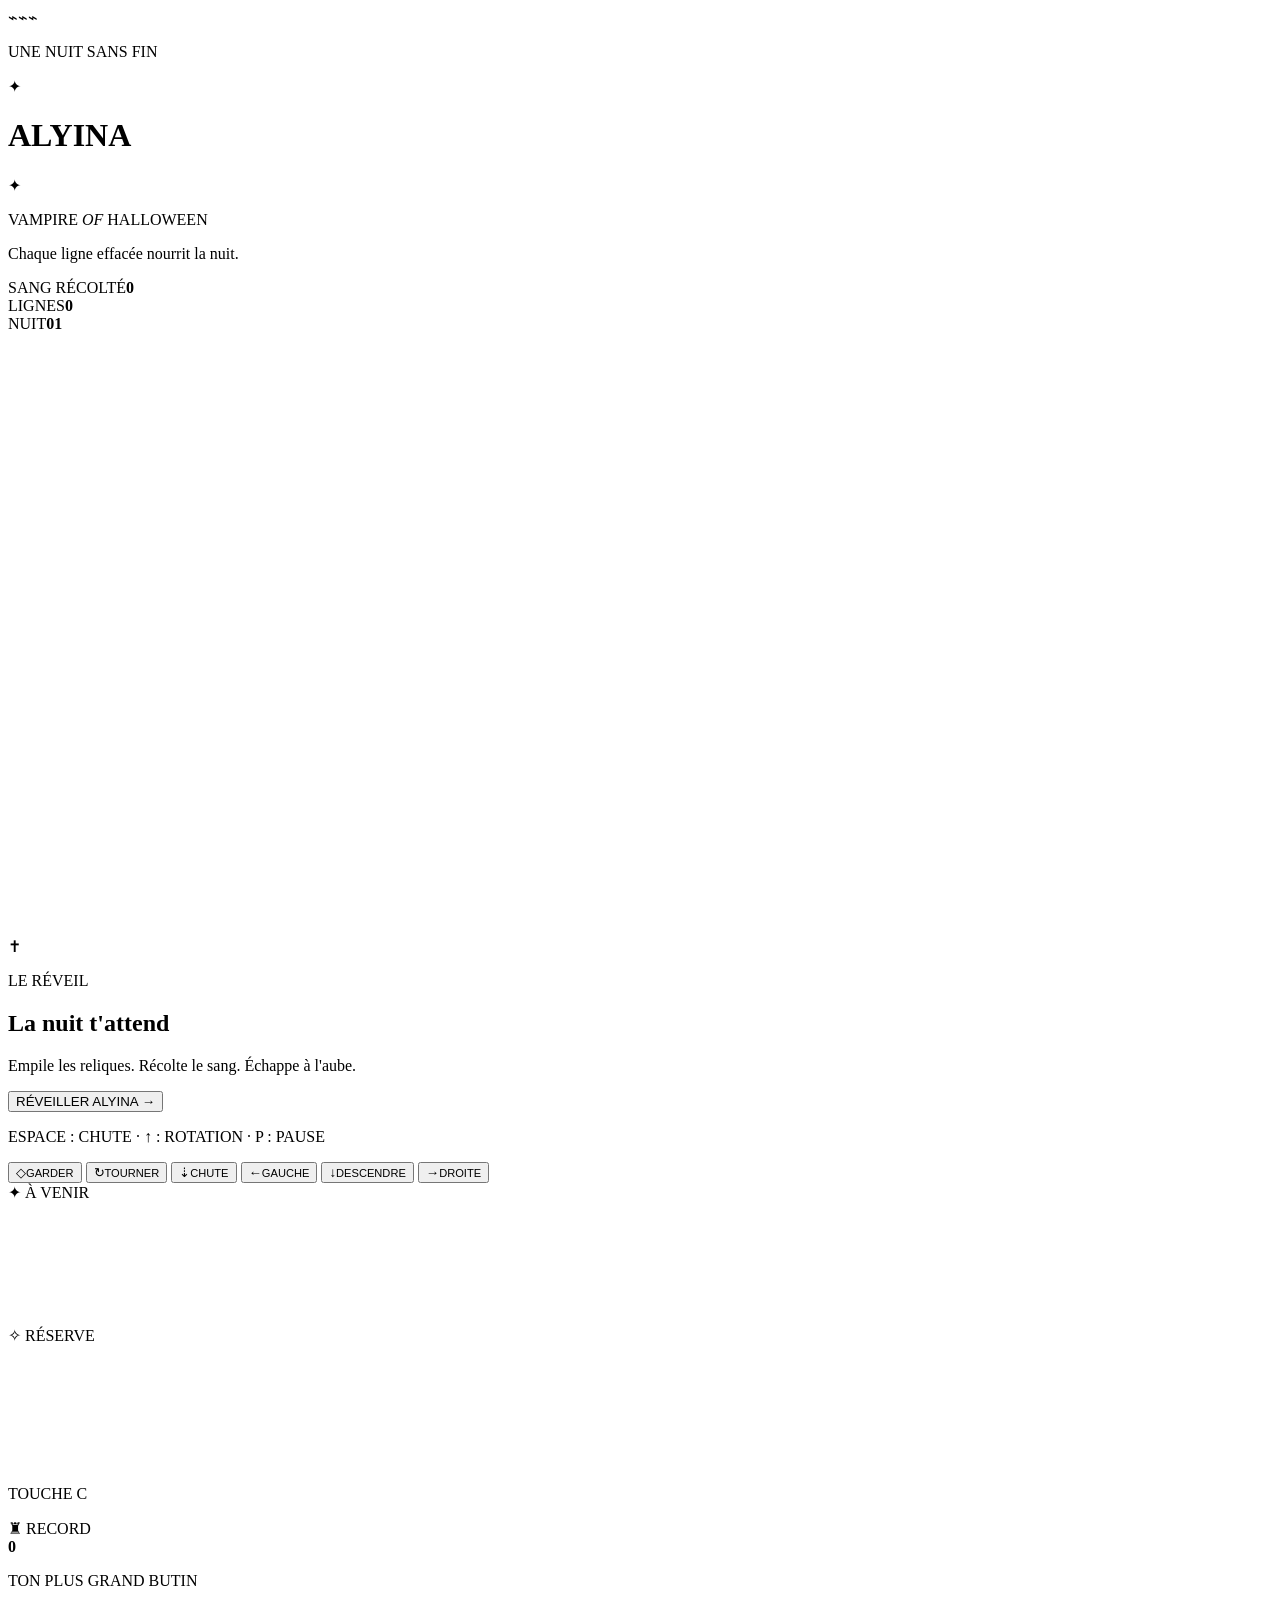
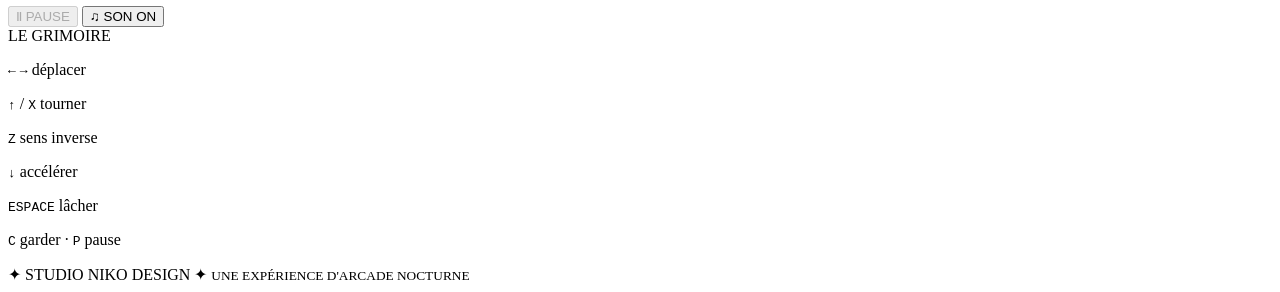
==== alyina-vampire-of-halloween/index.html @ f2a62dbe "feat(alyina): add accessible Halloween arcade layout" ====
<!doctype html>
<html lang="fr">
<head>
  <meta charset="utf-8">
  <meta name="viewport" content="width=device-width, initial-scale=1, viewport-fit=cover">
  <meta name="theme-color" content="#10051d">
  <meta name="description" content="Alyina: Vampire of Halloween — jeu de blocs d'arcade gothique, jouable sur ordinateur et mobile.">
  <title>Alyina — Vampire of Halloween</title>
  <link rel="preconnect" href="https://fonts.googleapis.com">
  <link rel="preconnect" href="https://fonts.gstatic.com" crossorigin>
  <link href="https://fonts.googleapis.com/css2?family=Cinzel:wght@500;700;900&family=Creepster&family=DM+Sans:wght@400;500;600;700;800&display=swap" rel="stylesheet">
  <link rel="stylesheet" href="./styles.css">
  <script src="./game.js" defer></script>
</head>
<body>
  <div class="sky" aria-hidden="true"><span class="moon"></span><span class="bat bat-one">⌁</span><span class="bat bat-two">⌁</span><span class="bat bat-three">⌁</span></div>
  <div class="page">
    <header class="hero">
      <p class="eyebrow"><span class="line"></span> UNE NUIT SANS FIN <span class="line"></span></p>
      <div class="title-line"><span class="fang" aria-hidden="true">✦</span><h1>ALYINA</h1><span class="fang" aria-hidden="true">✦</span></div>
      <p class="subtitle">VAMPIRE <em>OF</em> HALLOWEEN</p>
      <p class="tagline">Chaque ligne effacée nourrit la nuit.</p>
    </header>
    <main class="game-shell">
      <section class="play-column" aria-label="Terrain de jeu">
        <div class="stats">
          <div class="stat"><span>SANG RÉCOLTÉ</span><strong id="score">0</strong></div>
          <div class="stat"><span>LIGNES</span><strong id="lines">0</strong></div>
          <div class="stat"><span>NUIT</span><strong id="level">01</strong></div>
        </div>
        <div class="board-frame">
          <div class="board-glow" aria-hidden="true"></div>
          <canvas id="board" width="300" height="600" aria-label="Plateau de dix colonnes sur vingt lignes"></canvas>
          <div id="overlay" class="overlay">
            <div class="overlay-content">
              <span class="overlay-sigil" aria-hidden="true">✝</span>
              <p class="overlay-overline" id="overlay-kicker">LE RÉVEIL</p>
              <h2 id="overlay-title">La nuit t'attend</h2>
              <p id="overlay-message">Empile les reliques. Récolte le sang. Échappe à l'aube.</p>
              <button id="primary-button" class="primary-button" type="button">RÉVEILLER ALYINA <span aria-hidden="true">→</span></button>
              <p class="overlay-hint">ESPACE : CHUTE · ↑ : ROTATION · P : PAUSE</p>
            </div>
          </div>
        </div>
        <div class="touch-controls" aria-label="Commandes tactiles">
          <button class="control special" type="button" data-action="hold" aria-label="Réserver la pièce" title="Réserver (C)"><span>◇</span><small>GARDER</small></button>
          <button class="control" type="button" data-action="rotate" aria-label="Tourner la pièce" title="Rotation (↑)"><span>↻</span><small>TOURNER</small></button>
          <button class="control special" type="button" data-action="hard-drop" aria-label="Chute instantanée" title="Chute instantanée (Espace)"><span>⇣</span><small>CHUTE</small></button>
          <button class="control" type="button" data-action="left" aria-label="Déplacer à gauche" title="Gauche (←)"><span>←</span><small>GAUCHE</small></button>
          <button class="control" type="button" data-action="down" aria-label="Descendre plus vite" title="Descendre (↓)"><span>↓</span><small>DESCENDRE</small></button>
          <button class="control" type="button" data-action="right" aria-label="Déplacer à droite" title="Droite (→)"><span>→</span><small>DROITE</small></button>
        </div>
      </section>
      <aside class="sidebar" aria-label="Informations et options">
        <div class="side-card coming">
          <div class="card-heading"><span class="diamond">✦</span> À VENIR</div>
          <canvas id="next" width="120" height="120" aria-label="Prochaine pièce"></canvas>
        </div>
        <div class="side-card reserve">
          <div class="card-heading"><span class="diamond">✧</span> RÉSERVE</div>
          <canvas id="hold" width="120" height="120" aria-label="Pièce mise en réserve"></canvas>
          <p class="tiny">TOUCHE C</p>
        </div>
        <div class="side-card best-card">
          <div class="card-heading"><span class="diamond">♜</span> RECORD</div>
          <strong id="best">0</strong>
          <p class="tiny">TON PLUS GRAND BUTIN</p>
        </div>
        <div class="options">
          <button id="pause-button" type="button" class="option-button" aria-label="Mettre le jeu en pause" disabled>Ⅱ <span>PAUSE</span></button>
          <button id="sound-button" type="button" class="option-button" aria-pressed="true" aria-label="Désactiver le son">♫ <span>SON ON</span></button>
        </div>
        <div class="help-card">
          <span class="help-title">LE GRIMOIRE</span>
          <p><kbd>←</kbd> <kbd>→</kbd> déplacer</p>
          <p><kbd>↑</kbd> / <kbd>X</kbd> tourner</p>
          <p><kbd>Z</kbd> sens inverse</p>
          <p><kbd>↓</kbd> accélérer</p>
          <p><kbd>ESPACE</kbd> lâcher</p>
          <p><kbd>C</kbd> garder · <kbd>P</kbd> pause</p>
        </div>
      </aside>
    </main>
    <footer><span>✦</span> STUDIO NIKO DESIGN <span>✦</span> <small>UNE EXPÉRIENCE D'ARCADE NOCTURNE</small></footer>
  </div>
  <div id="announcer" class="sr-only" role="status" aria-live="polite"></div>
</body>
</html>
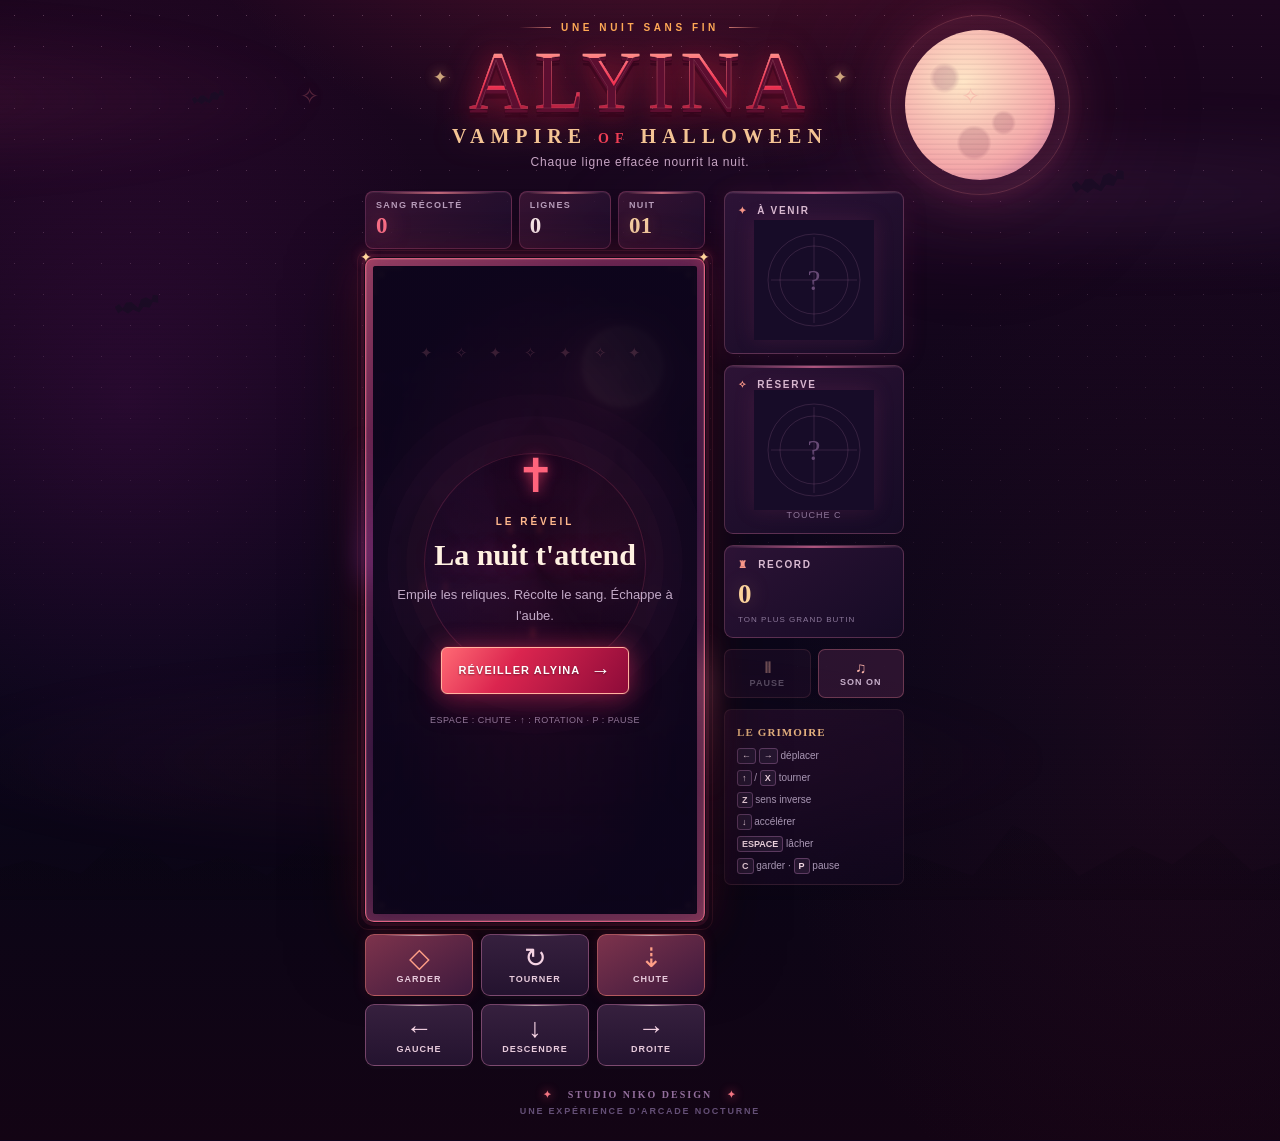
==== commit c7e7371b: "feat(alyina): enable cinematic Halloween styling" ====
--- a/alyina-vampire-of-halloween/index.html
+++ b/alyina-vampire-of-halloween/index.html
@@ -10,6 +10,7 @@
   <link rel="preconnect" href="https://fonts.gstatic.com" crossorigin>
   <link href="https://fonts.googleapis.com/css2?family=Cinzel:wght@500;700;900&family=Creepster&family=DM+Sans:wght@400;500;600;700;800&display=swap" rel="stylesheet">
   <link rel="stylesheet" href="./styles.css">
+  <link rel="stylesheet" href="./cinematic.css">
   <script src="./game.js" defer></script>
 </head>
 <body>
--- a/alyina-vampire-of-halloween/styles.css
+++ b/alyina-vampire-of-halloween/styles.css
@@ -0,0 +1,150 @@
+:root{
+  color-scheme:dark;
+  --ink:#10051d;--panel:#1d0d2d;--red:#ef3e55;--blood:#c61236;
+  --orange:#ffab56;--gold:#eac18c;--violet:#8c61cb;--soft:#c9b4d5;
+  --edge:rgba(230,175,195,.2);
+}
+*{box-sizing:border-box}
+html{min-height:100%;background:var(--ink)}
+body{margin:0;min-height:100vh;font-family:"DM Sans",Arial,sans-serif;color:#f8eafa;background:
+  radial-gradient(ellipse at 50% -12%,rgba(143,30,79,.4),transparent 48%),
+  radial-gradient(ellipse at 88% 36%,rgba(74,29,106,.24),transparent 39%),
+  linear-gradient(160deg,#130519,#0a0716 70%,#1a081b);overflow-x:hidden}
+body::before{content:"";position:fixed;inset:0;pointer-events:none;opacity:.32;background-image:radial-gradient(#dca7c9 0.65px,transparent 0.8px);background-size:29px 31px;mask-image:linear-gradient(#000,transparent 85%)}
+button{font:inherit;cursor:pointer}
+button:focus-visible{outline:3px solid var(--orange);outline-offset:3px}
+button:disabled{opacity:.4;cursor:not-allowed}
+.sky{position:fixed;inset:0;pointer-events:none;overflow:hidden;z-index:0}
+.moon{position:absolute;top:30px;left:calc(50% + 265px);width:150px;height:150px;border-radius:50%;
+  background:radial-gradient(circle at 39% 35%,#ffe6c7,#f4a7a9 65%,#ad5a91);
+  box-shadow:0 0 45px 20px rgba(237,102,141,.15),0 0 140px 40px rgba(174,43,88,.10);
+  opacity:.74}
+.moon::after{content:"";position:absolute;inset:24px;border-radius:50%;box-shadow:22px 8px 0 6px rgba(128,65,97,.15),-26px 36px 0 -5px rgba(134,63,94,.12)}
+.bat{position:absolute;font-size:55px;font-family:serif;color:rgba(11,5,23,.7);transform:rotate(-20deg) scaleX(2);text-shadow:0 4px 3px rgba(0,0,0,.3)}
+.bat-one{top:170px;right:12%}.bat-two{top:90px;left:15%;font-size:28px}.bat-three{top:295px;left:9%;font-size:41px}
+.page{position:relative;z-index:1;width:min(100% - 30px,680px);margin:0 auto;padding:22px 0 24px}
+.hero{text-align:center;margin:0 auto 22px}
+.eyebrow{display:flex;align-items:center;justify-content:center;gap:10px;color:var(--orange);font-size:10px;letter-spacing:3.6px;font-weight:800;margin:0 0 2px}
+.eyebrow .line{width:32px;height:1px;background:linear-gradient(90deg,transparent,#c8756d)}
+.eyebrow .line:last-child{transform:rotate(180deg)}
+.title-line{display:flex;align-items:center;justify-content:center;gap:22px}
+.title-line h1{font:clamp(52px,10vw,82px)/1 "Creepster",Georgia,serif;letter-spacing:6px;color:#ec4a58;margin:5px 0 -3px;
+  text-shadow:0 4px 0 #5c0e30,0 6px 22px rgba(224,31,63,.35)}
+.fang{font-size:17px;color:var(--gold);opacity:.85}
+.subtitle{font:700 clamp(13px,2.6vw,20px)/1.2 "Cinzel",Georgia,serif;letter-spacing:6px;color:#f4c494;margin:5px 0 7px}
+.subtitle em{font-style:normal;font-size:.7em;color:var(--red)}
+.tagline{font-size:12px;letter-spacing:.8px;color:#ad93b9;margin:0}
+.game-shell{max-width:550px;margin:auto;display:grid;grid-template-columns:minmax(0,340px) minmax(0,180px);align-items:start;gap:19px}
+.play-column{min-width:0}
+.stats{display:grid;grid-template-columns:1.35fr .85fr .8fr;gap:7px;margin-bottom:9px}
+.stat{min-width:0;border:1px solid var(--edge);border-radius:8px;padding:8px 10px 7px;
+  background:linear-gradient(140deg,rgba(69,26,59,.72),rgba(31,15,47,.85));box-shadow:inset 0 1px rgba(255,255,255,.06)}
+.stat span{display:block;white-space:nowrap;font-size:9px;letter-spacing:1.3px;color:#b99ebc;font-weight:800}
+.stat strong{display:block;font:700 23px/1.25 "Cinzel",Georgia,serif;color:#fff0f1;margin-top:2px;font-variant-numeric:tabular-nums}
+.stat:first-child strong{color:#ff6975}
+.board-frame{position:relative;padding:7px;border:1px solid rgba(242,92,119,.51);
+  border-radius:9px;background:linear-gradient(125deg,#54253e,#21132f 70%,#623458);
+  box-shadow:0 0 0 3px rgba(233,62,79,.06),0 20px 60px rgba(0,0,0,.55),0 0 38px rgba(205,22,58,.15)}
+.board-frame::before,.board-frame::after{content:"✦";position:absolute;top:-10px;color:var(--orange);font-size:14px;z-index:3}
+.board-frame::before{left:-6px}.board-frame::after{right:-6px}
+.board-glow{position:absolute;inset:-9px;pointer-events:none;border:1px solid rgba(240,99,111,.10);border-radius:11px}
+#board{width:100%;height:auto;aspect-ratio:1/2;display:block;background:#10091b;border-radius:3px;touch-action:none;cursor:crosshair}
+.overlay{position:absolute;inset:7px;display:grid;place-items:center;z-index:4;padding:15px;text-align:center;
+  background:radial-gradient(ellipse at center,rgba(35,6,31,.84),rgba(13,5,27,.95) 72%);
+  backdrop-filter:blur(2px);border-radius:3px}
+.overlay[hidden]{display:none}
+.overlay-content{max-width:290px}
+.overlay-sigil{display:block;font-size:42px;line-height:1;color:var(--red);text-shadow:0 0 22px rgba(235,53,84,.6);margin-bottom:17px}
+.overlay-overline{letter-spacing:3px;color:#ffb88d;font-size:10px;font-weight:800;margin:0 0 10px}
+.overlay h2{font:700 clamp(20px,4.5vw,30px)/1.2 "Cinzel",Georgia,serif;color:#fff1e1;margin:0 0 12px}
+.overlay p:not(.overlay-overline):not(.overlay-hint){font-size:13px;line-height:1.6;color:#c2a9c6;margin:0 0 20px}
+.primary-button{display:inline-flex;justify-content:center;align-items:center;gap:10px;min-height:46px;max-width:100%;padding:11px 16px;
+  font-size:11px;font-weight:800;letter-spacing:1.1px;border:1px solid #ff8784;border-radius:6px;color:white;
+  background:linear-gradient(145deg,#ed445b,#a91740);box-shadow:0 8px 28px rgba(223,36,69,.3);transition:transform .12s,filter .12s}
+.primary-button:hover{filter:brightness(1.18);transform:translateY(-2px)}
+.primary-button:active{transform:translateY(1px)}
+.primary-button span{font-size:20px}
+.overlay-hint{font-size:9px;color:#967d9e;line-height:1.5;margin:20px 0 0;letter-spacing:.5px}
+.sidebar{min-width:0;display:grid;gap:11px}
+.side-card{padding:13px;background:linear-gradient(145deg,rgba(47,20,56,.93),rgba(22,11,37,.97));
+  border:1px solid var(--edge);border-radius:9px;box-shadow:inset 0 1px rgba(255,255,255,.05)}
+.card-heading{font-size:10px;color:#d9bbd2;font-weight:800;letter-spacing:1.7px;white-space:nowrap}
+.diamond{color:#f69688;margin-right:5px}
+.side-card canvas{display:block;margin:4px auto 0;width:min(100%,120px);height:auto;aspect-ratio:1}
+.tiny{font-size:9px;color:#8c789b;letter-spacing:1px;text-align:center;margin:0}
+.reserve canvas{margin-top:0}
+.best-card strong{display:block;margin:10px 0 5px;font:700 clamp(18px,3vw,27px)/1.1 "Cinzel",Georgia,serif;color:#fbd29b;overflow-wrap:anywhere}
+.best-card .tiny{text-align:left;font-size:8px}
+.options{display:grid;grid-template-columns:1fr 1fr;gap:7px}
+.option-button{border-radius:7px;padding:9px 5px;border:1px solid rgba(220,123,142,.36);background:rgba(61,28,60,.64);
+  color:#ffb6ab;font-size:15px;font-weight:700;min-height:42px}
+.option-button span{display:block;font-size:9px;letter-spacing:1px;margin-top:1px;color:#c7afca}
+.option-button:hover:not(:disabled){background:rgba(115,49,81,.85)}
+.help-card{border:1px solid rgba(222,166,150,.11);border-radius:7px;padding:12px;background:rgba(19,8,32,.5)}
+.help-title{font:700 11px "Cinzel",serif;color:#e5b17e;letter-spacing:1.1px}
+.help-card p{color:#aa98b5;font-size:10px;margin:9px 0 0;line-height:1.3}
+kbd{font:700 9px "DM Sans",sans-serif;color:#f2d7e3;border:1px solid #5d3b61;border-radius:3px;padding:2px 4px;background:#261630}
+.touch-controls{display:grid;grid-template-columns:repeat(3,minmax(0,1fr));gap:8px;margin-top:12px;touch-action:manipulation}
+.control{display:flex;flex-direction:column;justify-content:center;align-items:center;gap:2px;min-height:62px;
+  color:#e8cbdc;border:1px solid rgba(217,148,173,.34);border-radius:9px;
+  background:linear-gradient(180deg,#36203e,#24132f);box-shadow:0 3px 0 #120817;user-select:none;
+  -webkit-user-select:none;-webkit-tap-highlight-color:transparent;touch-action:none}
+.control span{font:400 27px/1 sans-serif;color:#f6d4e4}
+.control small{font-size:9px;font-weight:800;letter-spacing:1px}
+.control.special{border-color:rgba(245,129,116,.50);background:linear-gradient(170deg,#60243d,#39172f)}
+.control.special span{color:#ff9f87}
+.control:is(:active,.held){transform:translateY(2px);box-shadow:0 1px 0 #120817;filter:brightness(1.3)}
+footer{text-align:center;margin:23px auto 0;font:700 10px "Cinzel",serif;letter-spacing:2px;color:#936f9d}
+footer span{color:#da6575;margin:0 10px}
+footer small{display:block;font:600 9px "DM Sans",sans-serif;letter-spacing:1.8px;color:#644f76;margin-top:6px}
+.sr-only{position:absolute;width:1px;height:1px;overflow:hidden;clip:rect(0,0,0,0);white-space:nowrap}
+@media(max-width:600px){
+  .page{width:calc(100% - 18px);padding-top:14px}
+  .hero{margin-bottom:16px}
+  .eyebrow{font-size:9px;letter-spacing:2.5px}
+  .title-line h1{font-size:clamp(51px,13vw,72px);letter-spacing:3px}
+  .title-line{gap:11px}
+  .subtitle{font-size:clamp(11px,3.2vw,16px);letter-spacing:3.3px}
+  .tagline{font-size:11px}
+  .game-shell{grid-template-columns:minmax(0,1fr) minmax(112px,32%);gap:9px}
+  .stats{gap:4px;margin-bottom:7px}
+  .stat{padding:7px 5px 6px}
+  .stat span{font-size:7px;letter-spacing:.3px}
+  .stat strong{font-size:clamp(16px,4.2vw,21px)}
+  .board-frame{padding:4px}
+  .overlay{inset:4px;padding:7px}
+  .overlay-sigil{font-size:30px;margin-bottom:9px}
+  .overlay-overline{font-size:8px;letter-spacing:1px}
+  .overlay h2{font-size:clamp(17px,4vw,23px);margin-bottom:9px}
+  .overlay p:not(.overlay-overline):not(.overlay-hint){font-size:11px;margin-bottom:12px}
+  .primary-button{min-height:37px;font-size:9px;padding:7px 9px;letter-spacing:.4px}
+  .overlay-hint{font-size:8px;margin-top:11px}
+  .sidebar{gap:7px}
+  .side-card{padding:9px 7px}
+  .card-heading{font-size:8px;letter-spacing:.5px}
+  .side-card canvas{width:100%}
+  .tiny{font-size:7px}
+  .best-card strong{font-size:19px}
+  .options{gap:4px}
+  .option-button{font-size:14px;padding:7px 2px}
+  .option-button span{font-size:7px}
+  .help-card{padding:7px 5px}
+  .help-title{font-size:9px}
+  .help-card p{font-size:9px;margin:7px 0 0}
+  kbd{font-size:8px;padding:1px 3px}
+  .touch-controls{gap:5px;margin-top:9px}
+  .control{min-height:54px;border-radius:7px}
+  .control span{font-size:23px}
+  .control small{font-size:7px;letter-spacing:.4px}
+  footer{margin-top:16px}
+  .moon{left:auto;right:-57px;top:25px;width:120px;height:120px}
+  .bat-one{right:4%}
+}
+@media(max-width:355px){
+  .game-shell{grid-template-columns:minmax(0,1fr) 101px;gap:6px}
+  .sidebar{gap:5px}
+  .help-card p{font-size:8px}
+  .overlay-hint{display:none}
+  .control{min-height:49px}
+}
+@media(prefers-reduced-motion:reduce){*,*::before,*::after{scroll-behavior:auto!important;animation-duration:.01ms!important;transition-duration:.01ms!important}}
--- a/alyina-vampire-of-halloween/cinematic.css
+++ b/alyina-vampire-of-halloween/cinematic.css
@@ -0,0 +1,120 @@
+/* CINEMATIC HALLOWEEN EDITION · ambient art direction
+   All scenery is generated in CSS + Canvas — no heavy image downloads. */
+:root{--inferno:#ff4b63;--amber:#ffc383;--witch:#a164ee}
+body{background:
+ radial-gradient(ellipse 590px 370px at 54% -14%,rgba(234,51,73,.28),transparent 90%),
+ radial-gradient(ellipse 370px 450px at 10% 35%,rgba(119,21,119,.22),transparent 95%),
+ radial-gradient(ellipse 440px 560px at 92% 65%,rgba(128,24,54,.14),transparent 92%),
+ linear-gradient(180deg,#1d061f 0%,#080618 65%,#130414 100%)}
+body::after{content:"";position:fixed;pointer-events:none;inset:0;z-index:0;opacity:.22;
+ background:repeating-linear-gradient(180deg,transparent 0 3px,rgba(13,3,23,.24) 4px 5px);mix-blend-mode:multiply}
+.sky::before{content:"";position:absolute;inset:-25% -30%;
+ background:
+  radial-gradient(ellipse 24% 7% at 13% 24%,rgba(191,50,117,.14),transparent 90%),
+  radial-gradient(ellipse 30% 7% at 73% 31%,rgba(136,72,149,.13),transparent 90%),
+  radial-gradient(ellipse 30% 8% at 42% 73%,rgba(234,43,86,.08),transparent 95%);
+ filter:blur(18px);animation:nightMist 25s ease-in-out infinite alternate}
+.sky::after{content:"";position:absolute;bottom:-45px;left:-2%;width:104%;height:230px;opacity:.22;
+ background:linear-gradient(180deg,transparent,rgba(6,3,12,.96));
+ clip-path:polygon(0 70%,4% 63%,8% 69%,11% 53%,13% 57%,15% 68%,19% 61%,22% 70%,25% 54%,27% 61%,30% 60%,34% 46%,37% 60%,41% 69%,44% 56%,49% 67%,52% 61%,56% 70%,61% 52%,64% 64%,67% 54%,71% 62%,75% 70%,78% 48%,80% 53%,83% 70%,87% 57%,90% 65%,93% 52%,96% 68%,100% 61%,100% 100%,0 100%)}
+.moon{opacity:1;transform-origin:center;animation:bloodMoon 8s ease-in-out infinite}
+.moon::before{content:"";position:absolute;inset:-15px;border-radius:50%;
+ border:1px solid rgba(255,137,148,.21);box-shadow:0 0 18px 1px rgba(245,87,121,.08),
+ inset 0 0 18px rgba(255,135,167,.09);animation:lunarOrbit 17s linear infinite}
+.moon::after{content:"";position:absolute;inset:16px;border-radius:50%;
+ background:radial-gradient(circle at 70% 65%,rgba(103,28,63,.17) 0 8%,transparent 11%),
+ radial-gradient(circle at 20% 27%,rgba(108,41,82,.19) 0 8%,transparent 12%),
+ radial-gradient(circle at 45% 82%,rgba(100,30,63,.16) 0 12%,transparent 15%);box-shadow:none}
+.bat{display:block;width:54px;height:26px;font-size:0!important;
+ background:#1b0b25;clip-path:polygon(0% 29%,11% 20%,17% 43%,27% 22%,39% 26%,50% 61%,61% 26%,73% 22%,83% 43%,89% 20%,100% 29%,96% 63%,85% 53%,75% 76%,62% 64%,50% 84%,38% 64%,25% 76%,15% 53%,4% 63%);
+ filter:drop-shadow(0 0 12px rgba(233,73,121,.15));transform:rotate(-15deg);animation:batFlight 8s ease-in-out infinite}
+.bat-two{width:33px;height:16px;animation-duration:11s;animation-delay:-3s}
+.bat-three{width:45px;height:21px;animation-duration:9s;animation-delay:-4s}
+.hero{position:relative}
+.hero::before,.hero::after{content:"✧";position:absolute;top:61px;font-size:23px;color:rgba(243,124,135,.25);
+ filter:drop-shadow(0 0 8px rgba(236,77,88,.4));animation:flicker 6s infinite}
+.hero::before{left:0}.hero::after{right:0;animation-delay:2s}
+.title-line h1{position:relative;color:#ff5566;
+ -webkit-text-stroke:.5px rgba(255,215,199,.22);
+ background:linear-gradient(180deg,#ffc7a4 0%,#ff6475 30%,#f83756 52%,#8e1738 100%);
+ -webkit-background-clip:text;background-clip:text;-webkit-text-fill-color:transparent;
+ filter:drop-shadow(0 5px 0 rgba(45,5,27,.8)) drop-shadow(0 0 17px rgba(234,38,72,.40));
+ animation:infernalName 6s ease-in-out infinite}
+.fang{animation:flicker 5s infinite;text-shadow:0 0 13px #fa9f79}
+.subtitle{filter:drop-shadow(0 2px 14px rgba(255,161,119,.18))}
+.tagline{color:#c6a5c4}
+.board-frame{isolation:isolate;border:1px solid rgba(255,108,143,.76);
+ background:linear-gradient(145deg,#8b3e61 0%,#5d224e 19%,#2b143d 55%,#673051 100%);
+ box-shadow:0 0 0 1px #120917,0 0 0 4px rgba(167,48,92,.16),0 20px 75px rgba(0,0,0,.74),
+ 0 0 44px rgba(228,38,94,.33),inset 0 0 20px rgba(255,132,154,.14);
+ animation:infernalFrame 7s ease-in-out infinite}
+.board-frame::before,.board-frame::after{z-index:5;color:#ffd59b;text-shadow:0 0 12px #ff526b}
+.board-glow::before{content:"";position:absolute;inset:-4px;border-radius:12px;pointer-events:none;
+ background:conic-gradient(from 25deg at 50% 50%,transparent 0 22%,rgba(255,135,143,.18) 26%,transparent 32% 67%,rgba(186,76,225,.20) 71%,transparent 80%);
+ z-index:-1;filter:blur(10px);animation:relicAura 15s linear infinite}
+.board-glow::after{content:"";position:absolute;inset:8px;border:1px solid rgba(255,193,154,.16);
+ border-radius:2px;box-shadow:inset 0 0 28px rgba(212,26,77,.14);pointer-events:none}
+.stats .stat{position:relative;overflow:hidden;border-color:rgba(239,114,161,.26)}
+.stat::before{content:"";position:absolute;width:80%;height:2px;top:0;left:10%;
+ background:linear-gradient(90deg,transparent,rgba(255,138,151,.7),transparent)}
+.stat:first-child strong{color:#ff728a;text-shadow:0 0 22px rgba(255,80,112,.6)}
+.stat:last-child strong{color:#ffd8a9;text-shadow:0 0 14px rgba(255,156,100,.25)}
+.sidebar .side-card{position:relative;overflow:hidden;border-color:rgba(229,128,162,.27)}
+.side-card::before{content:"";position:absolute;inset:0 0 auto;height:2px;
+ background:linear-gradient(90deg,transparent,rgba(236,115,161,.67),transparent)}
+.coming{box-shadow:0 4px 25px rgba(154,33,95,.15),inset 0 1px rgba(255,255,255,.08)}
+.coming canvas,.reserve canvas{filter:drop-shadow(0 0 10px rgba(209,70,129,.14))}
+.best-card strong{text-shadow:0 0 20px rgba(255,176,124,.26)}
+.overlay{overflow:hidden}
+.overlay::before{content:"";position:absolute;z-index:0;left:50%;top:46%;width:220px;height:220px;
+ border:1px solid rgba(253,94,139,.17);border-radius:50%;transform:translate(-50%,-50%);
+ box-shadow:0 0 0 18px rgba(239,95,160,.018),0 0 0 37px rgba(230,114,158,.014),0 0 0 59px rgba(174,53,117,.015);
+ background:conic-gradient(from 0deg,transparent,rgba(236,80,128,.07),transparent 40%,rgba(185,69,188,.08),transparent);
+ animation:occultSpin 24s linear infinite}
+.overlay::after{content:"✦  ✧  ✦  ✧  ✦  ✧  ✦";position:absolute;top:12%;left:50%;
+ transform:translateX(-50%);font:15px Cinzel,serif;letter-spacing:9px;color:rgba(248,151,164,.17);
+ white-space:nowrap;pointer-events:none}
+.overlay-content{position:relative;z-index:1}
+.overlay-sigil{font-size:47px;color:#ff647c;text-shadow:0 0 14px rgba(255,64,107,.8),0 0 55px rgba(239,56,124,.32);
+ animation:sigilBeat 3.5s ease-in-out infinite}
+.overlay h2{text-shadow:0 0 24px rgba(240,74,133,.23)}
+.primary-button{position:relative;overflow:hidden;background:linear-gradient(125deg,#ff6a74 0%,#db254f 37%,#8d0b39 100%);
+ border:1px solid #ffb3a0;text-shadow:0 1px 2px rgba(0,0,0,.4);
+ box-shadow:0 0 0 1px rgba(118,15,49,.6),0 0 25px rgba(255,59,103,.4),0 8px 28px rgba(74,9,45,.7)}
+.primary-button::before{content:"";position:absolute;inset:0;pointer-events:none;
+ background:linear-gradient(115deg,transparent 0 32%,rgba(255,255,255,.21) 47%,transparent 58% 100%);
+ transform:translateX(-170%);animation:buttonGleam 4.8s ease-in-out infinite}
+.control{position:relative;overflow:hidden;border-color:rgba(232,137,187,.4);transition:filter .16s}
+.control::before{content:"";position:absolute;top:0;left:17%;width:66%;height:1px;
+ background:linear-gradient(90deg,transparent,rgba(255,230,224,.62),transparent)}
+.control.special{background:linear-gradient(150deg,#7d334c,#3d193d);box-shadow:0 3px 0 #140614,0 0 13px rgba(216,49,93,.15)}
+.control:is(:active,.held){filter:brightness(1.48) drop-shadow(0 0 8px rgba(248,88,129,.26))}
+.help-card{background:linear-gradient(160deg,rgba(47,17,49,.54),rgba(19,8,32,.65))}
+footer span{color:#f17481;text-shadow:0 0 10px #e74166}
+@keyframes nightMist{from{transform:translateX(-10%) scale(1.06)}to{transform:translateX(11%) scale(1.13)}}
+@keyframes bloodMoon{0%,100%{box-shadow:0 0 44px 20px rgba(237,102,141,.15),0 0 145px 45px rgba(174,43,88,.12)}
+  50%{box-shadow:0 0 60px 30px rgba(237,78,107,.27),0 0 195px 58px rgba(189,35,91,.17)}}
+@keyframes lunarOrbit{from{transform:rotate(0)}to{transform:rotate(360deg)}}
+@keyframes batFlight{0%,100%{transform:translate(0,0) scaleX(1) rotate(-9deg)}
+  25%{transform:translate(-28px,-18px) scaleX(.7) rotate(9deg)}
+  50%{transform:translate(11px,9px) scaleX(1.12) rotate(-15deg)}
+  75%{transform:translate(-16px,-9px) scaleX(.82) rotate(3deg)}}
+@keyframes flicker{0%,94%,100%{opacity:.85}95%,97%{opacity:.27}96%,98%{opacity:1}}
+@keyframes infernalName{0%,100%{filter:drop-shadow(0 5px 0 rgba(45,5,27,.8)) drop-shadow(0 0 17px rgba(234,38,72,.40))}
+  50%{filter:drop-shadow(0 5px 0 rgba(45,5,27,.8)) drop-shadow(0 0 29px rgba(255,60,87,.67))}}
+@keyframes infernalFrame{0%,100%{box-shadow:0 0 0 1px #120917,0 0 0 4px rgba(167,48,92,.16),0 20px 75px rgba(0,0,0,.74),0 0 44px rgba(228,38,94,.33)}
+  50%{box-shadow:0 0 0 1px #120917,0 0 0 4px rgba(167,48,92,.21),0 20px 75px rgba(0,0,0,.74),0 0 58px rgba(228,38,94,.48)}}
+@keyframes relicAura{from{transform:rotate(0)}to{transform:rotate(360deg)}}
+@keyframes occultSpin{from{transform:translate(-50%,-50%) rotate(0)}to{transform:translate(-50%,-50%) rotate(360deg)}}
+@keyframes sigilBeat{0%,100%{transform:scale(1);opacity:.87}50%{transform:scale(1.1);opacity:1}}
+@keyframes buttonGleam{0%,66%,100%{transform:translateX(-180%)}80%{transform:translateX(175%)}}
+@media(max-width:600px){
+ .hero::before,.hero::after{top:44px;font-size:15px}
+ .moon{right:-70px;top:20px}
+ .overlay::before{width:180px;height:180px}
+ .overlay::after{top:10%;letter-spacing:5px;font-size:11px}
+}
+@media(prefers-reduced-motion:reduce){
+ .sky::before,.moon,.moon::before,.bat,.hero::before,.hero::after,.title-line h1,.board-frame,
+ .board-glow::before,.overlay::before,.overlay-sigil,.primary-button::before{animation:none!important}
+}
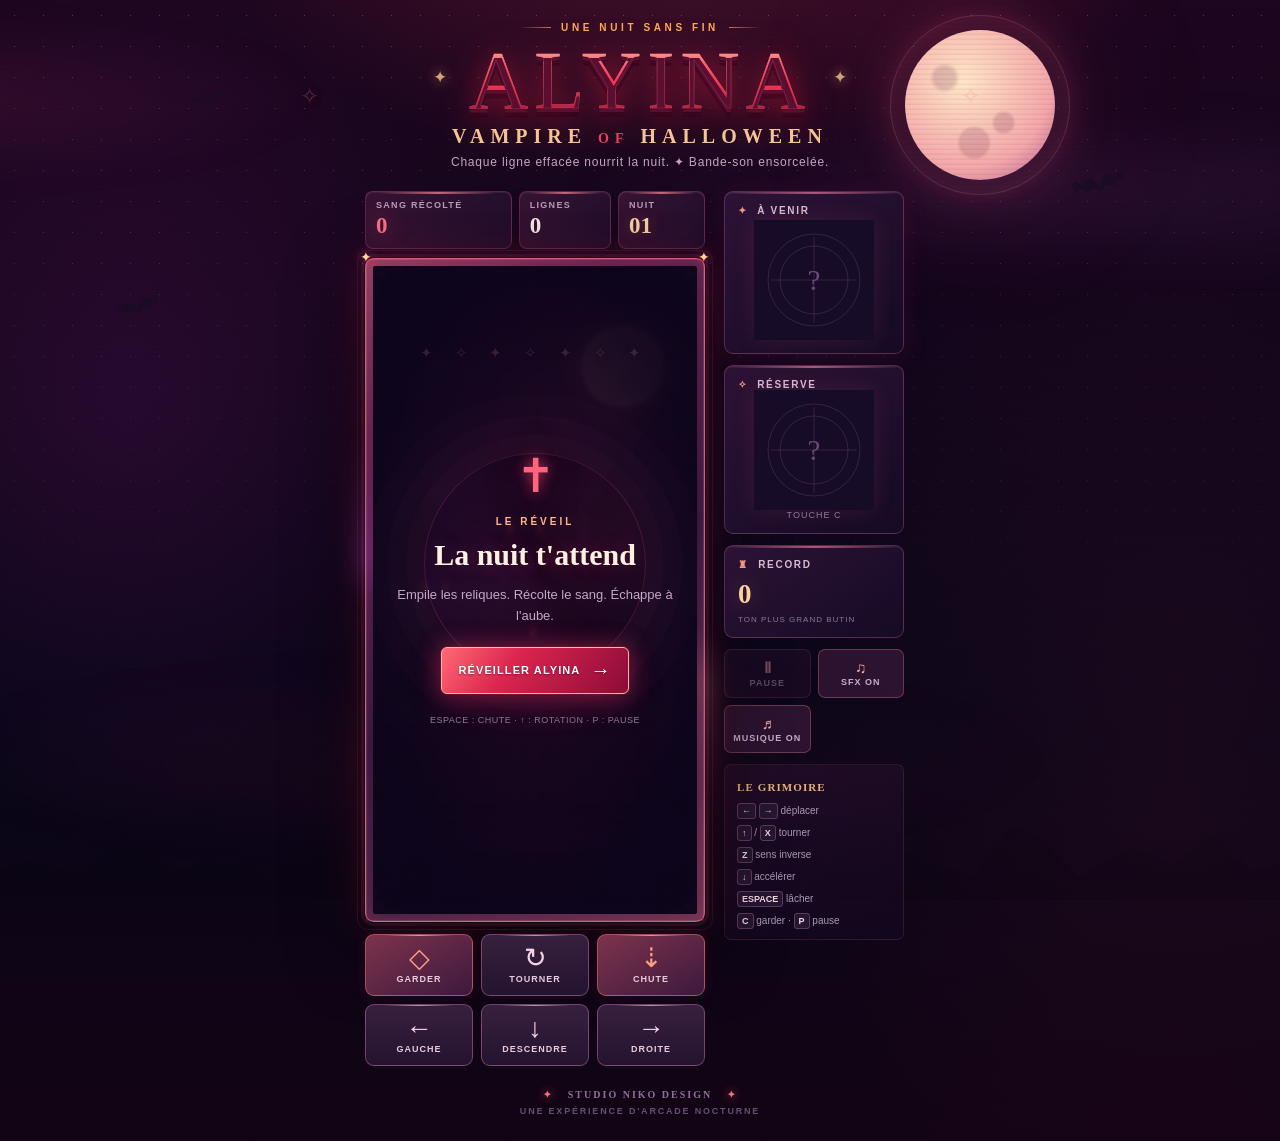
==== commit cec46ea7: "feat(alyina): add separate music toggle and vector icon loader" ====
--- a/alyina-vampire-of-halloween/index.html
+++ b/alyina-vampire-of-halloween/index.html
@@ -11,6 +11,7 @@
   <link href="https://fonts.googleapis.com/css2?family=Cinzel:wght@500;700;900&family=Creepster&family=DM+Sans:wght@400;500;600;700;800&display=swap" rel="stylesheet">
   <link rel="stylesheet" href="./styles.css">
   <link rel="stylesheet" href="./cinematic.css">
+  <script src="./halloween-extras.js" defer></script>
   <script src="./game.js" defer></script>
 </head>
 <body>
@@ -20,7 +21,7 @@
       <p class="eyebrow"><span class="line"></span> UNE NUIT SANS FIN <span class="line"></span></p>
       <div class="title-line"><span class="fang" aria-hidden="true">✦</span><h1>ALYINA</h1><span class="fang" aria-hidden="true">✦</span></div>
       <p class="subtitle">VAMPIRE <em>OF</em> HALLOWEEN</p>
-      <p class="tagline">Chaque ligne effacée nourrit la nuit.</p>
+      <p class="tagline">Chaque ligne effacée nourrit la nuit. <span aria-hidden="true">✦</span> Bande-son ensorcelée.</p>
     </header>
     <main class="game-shell">
       <section class="play-column" aria-label="Terrain de jeu">
@@ -69,7 +70,8 @@
         </div>
         <div class="options">
           <button id="pause-button" type="button" class="option-button" aria-label="Mettre le jeu en pause" disabled>Ⅱ <span>PAUSE</span></button>
-          <button id="sound-button" type="button" class="option-button" aria-pressed="true" aria-label="Désactiver le son">♫ <span>SON ON</span></button>
+          <button id="sound-button" type="button" class="option-button" aria-pressed="true" aria-label="Désactiver les effets sonores">♫ <span>SFX ON</span></button>
+          <button id="music-button" type="button" class="option-button" aria-pressed="true" aria-label="Désactiver la musique">♬ <span>MUSIQUE ON</span></button>
         </div>
         <div class="help-card">
           <span class="help-title">LE GRIMOIRE</span>
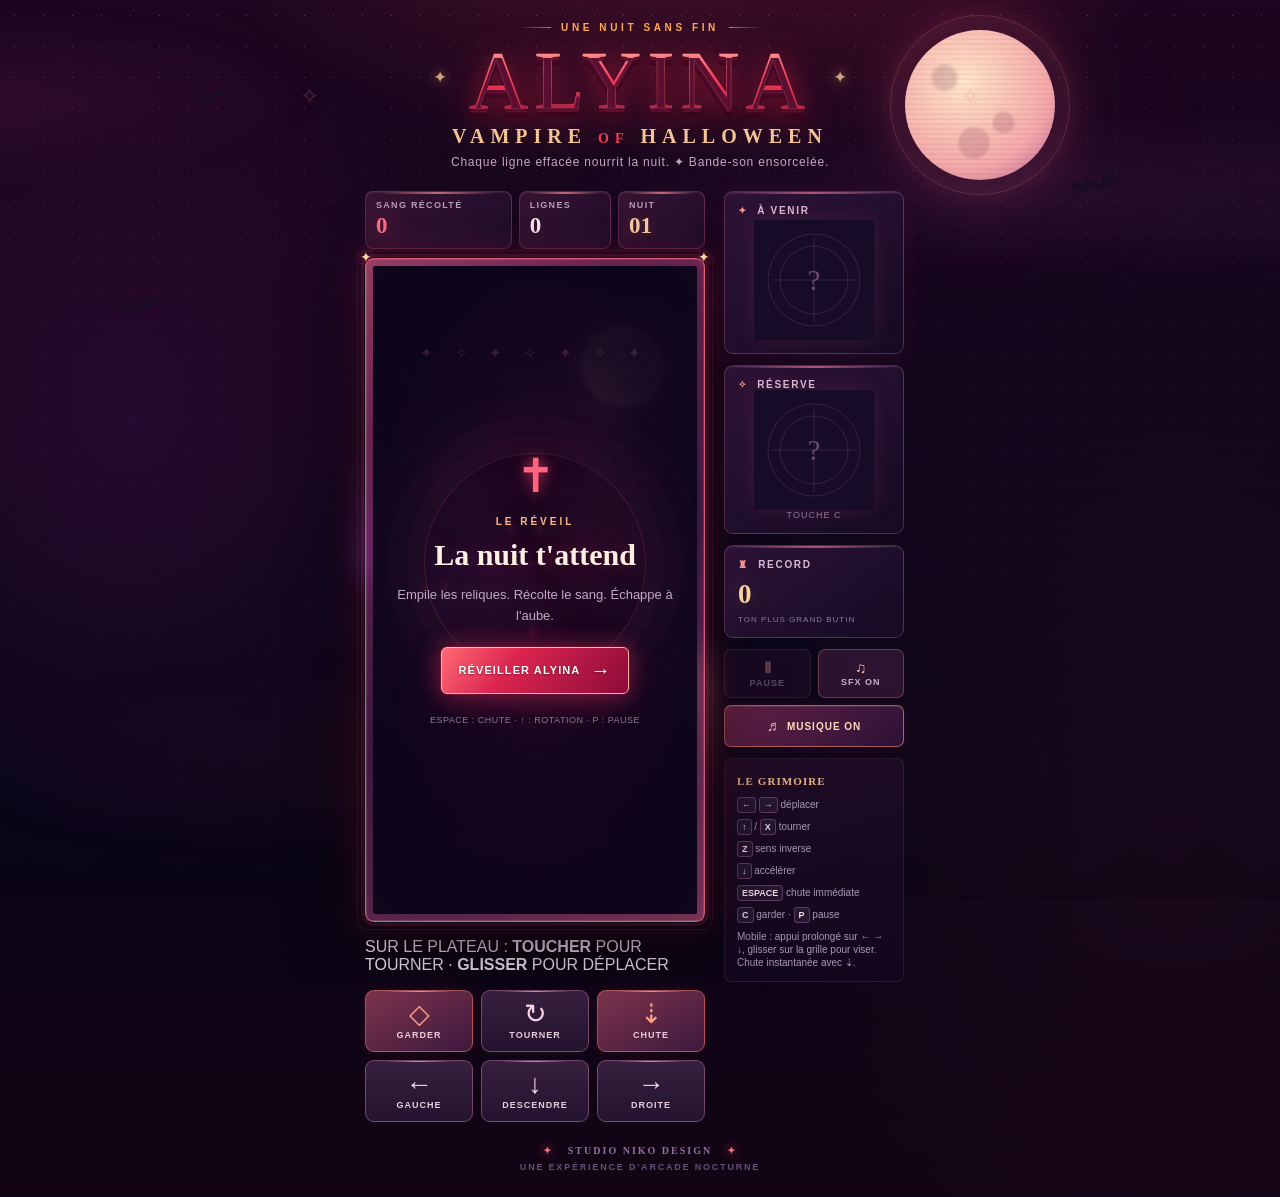
==== commit 6897c84a: "ux(alyina): add clear touch guidance" ====
--- a/alyina-vampire-of-halloween/index.html
+++ b/alyina-vampire-of-halloween/index.html
@@ -44,6 +44,7 @@
             </div>
           </div>
         </div>
+        <p class="gesture-tip">SUR LE PLATEAU : <strong>TOUCHER</strong> POUR TOURNER · <strong>GLISSER</strong> POUR DÉPLACER</p>
         <div class="touch-controls" aria-label="Commandes tactiles">
           <button class="control special" type="button" data-action="hold" aria-label="Réserver la pièce" title="Réserver (C)"><span>◇</span><small>GARDER</small></button>
           <button class="control" type="button" data-action="rotate" aria-label="Tourner la pièce" title="Rotation (↑)"><span>↻</span><small>TOURNER</small></button>
@@ -79,8 +80,9 @@
           <p><kbd>↑</kbd> / <kbd>X</kbd> tourner</p>
           <p><kbd>Z</kbd> sens inverse</p>
           <p><kbd>↓</kbd> accélérer</p>
-          <p><kbd>ESPACE</kbd> lâcher</p>
+          <p><kbd>ESPACE</kbd> chute immédiate</p>
           <p><kbd>C</kbd> garder · <kbd>P</kbd> pause</p>
+          <p class="help-touch">Mobile : appui prolongé sur ← → ↓, glisser sur la grille pour viser. Chute instantanée avec ⇣.</p>
         </div>
       </aside>
     </main>
--- a/alyina-vampire-of-halloween/cinematic.css
+++ b/alyina-vampire-of-halloween/cinematic.css
@@ -118,3 +118,11 @@
  .sky::before,.moon,.moon::before,.bat,.hero::before,.hero::after,.title-line h1,.board-frame,
  .board-glow::before,.overlay::before,.overlay-sigil,.primary-button::before{animation:none!important}
 }
+
+/* Dedicated soundtrack control — keep every button large enough on mobile. */
+#music-button{grid-column:1/-1;display:flex;justify-content:center;align-items:center;gap:9px;
+  border-color:rgba(255,158,119,.53);background:linear-gradient(135deg,rgba(110,37,75,.9),rgba(47,18,57,.94));
+  box-shadow:inset 0 1px 0 rgba(255,212,170,.12),0 0 13px rgba(242,61,119,.1)}
+#music-button span{font-size:10px;color:#ffdbbd}
+#music-button[aria-pressed="false"]{opacity:.72;box-shadow:none}
+@media(max-width:600px){#music-button{min-height:40px;gap:5px}#music-button span{font-size:8px}}
